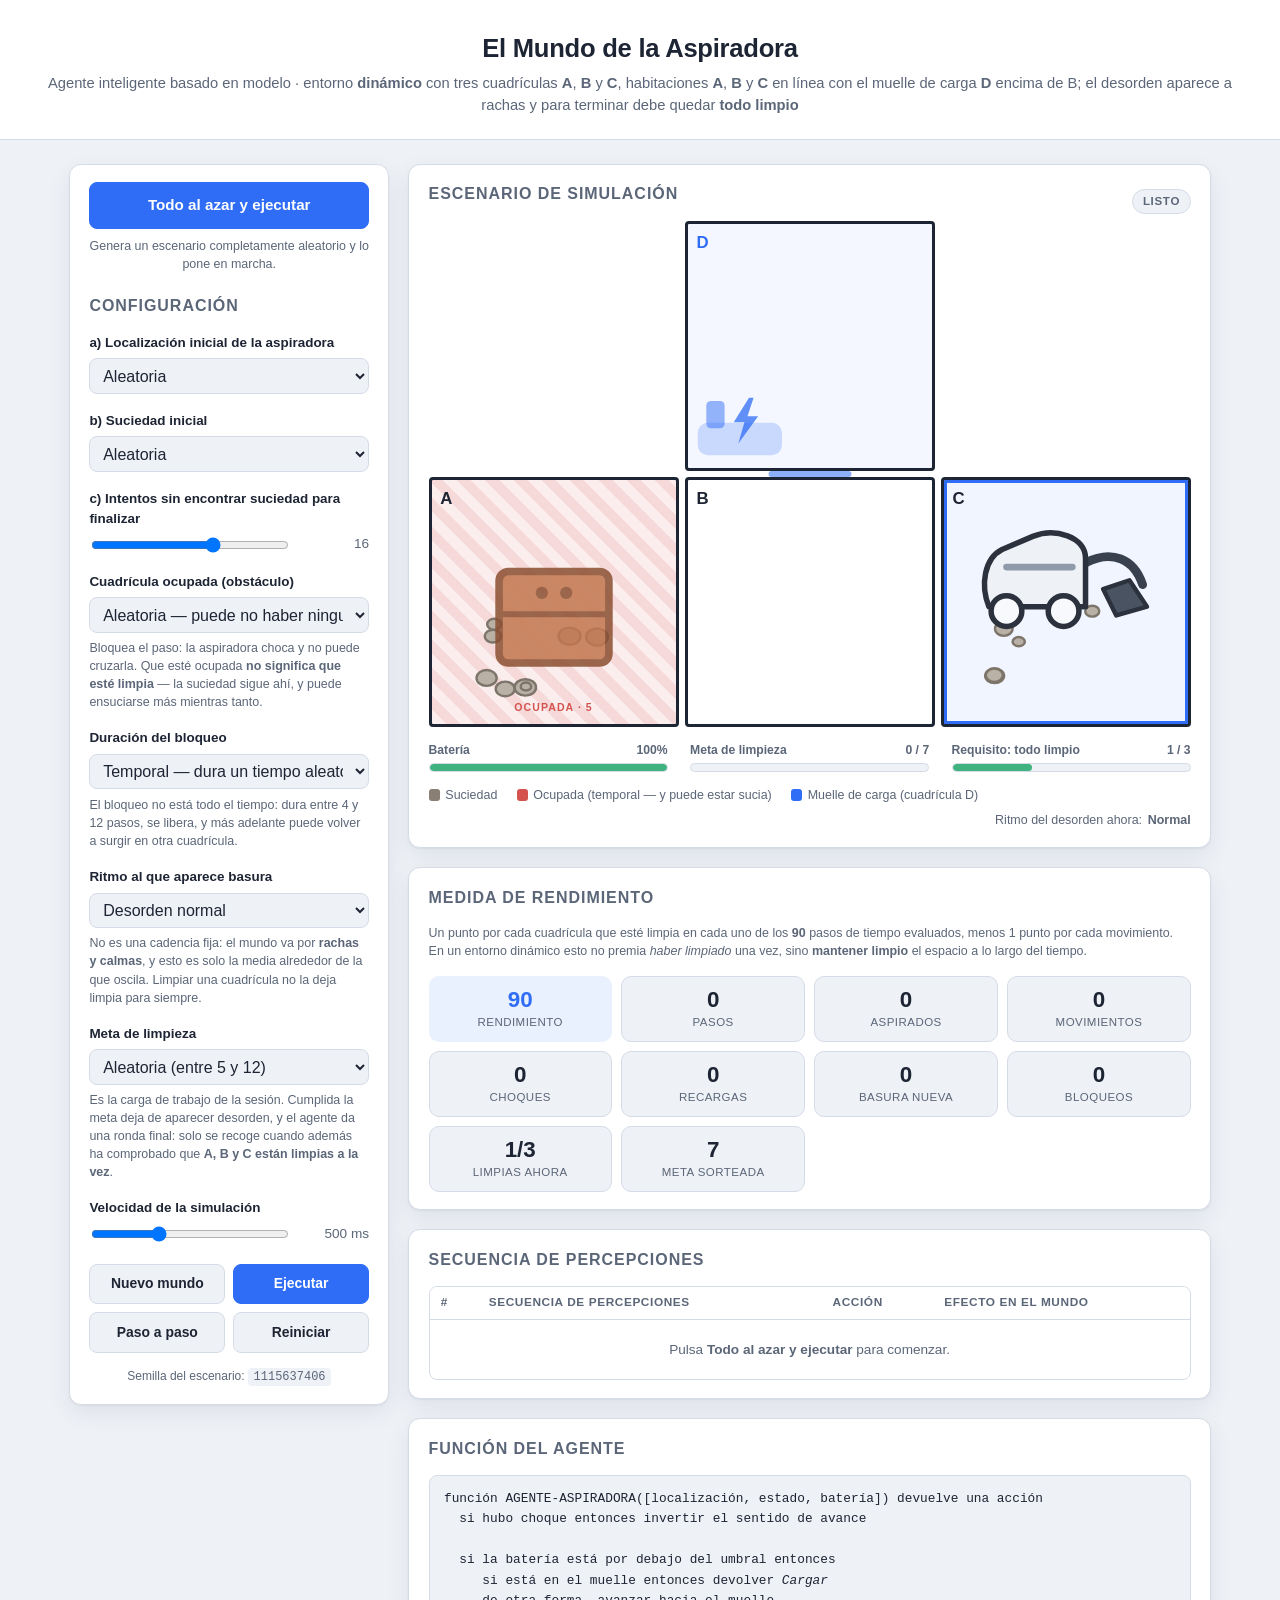
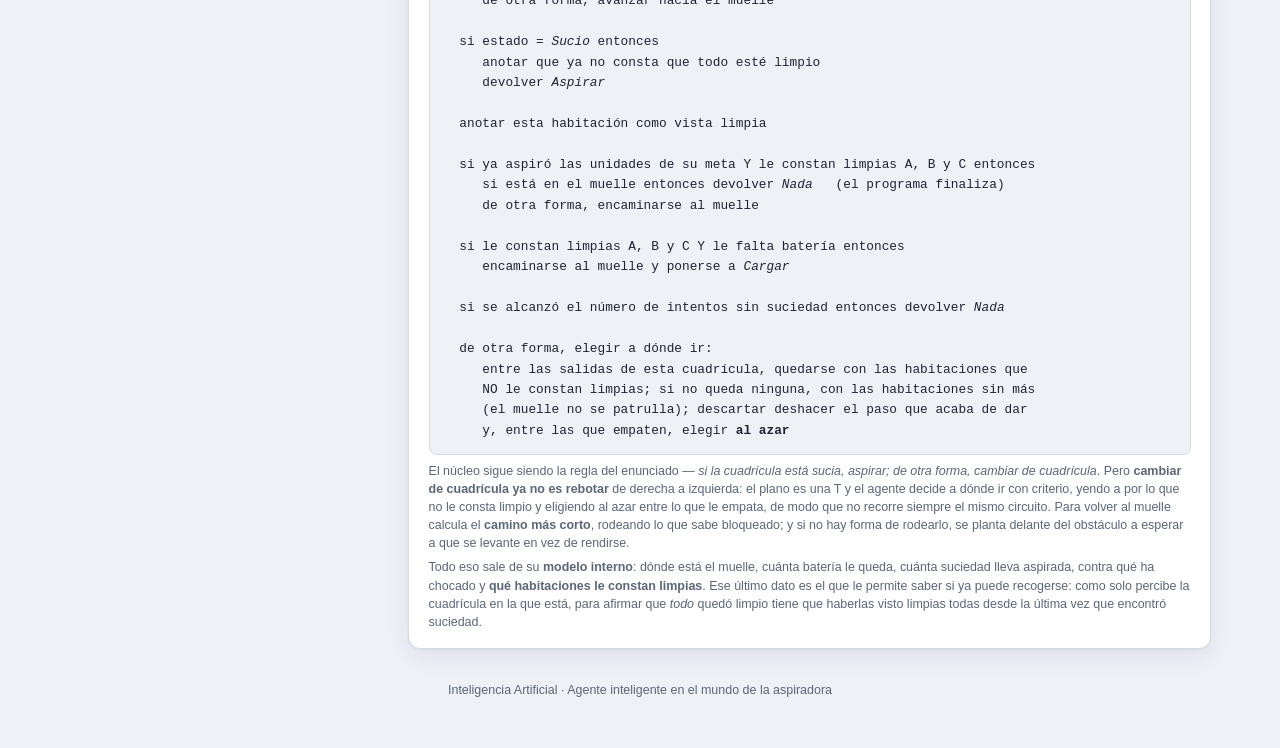
==== mundoaspiradoraproyecto/index.html @ 962a9677 "Commit upgrade M.A" ====
<!DOCTYPE html>
<html lang="es">
<head>
<meta charset="utf-8">
<meta name="viewport" content="width=device-width, initial-scale=1">
<title>El Mundo de la Aspiradora — Agente Inteligente</title>
<link rel="stylesheet" href="css/estilos.css">
</head>
<body>

<header class="cabecera">
  <h1>El Mundo de la Aspiradora</h1>
  <p>Agente inteligente basado en modelo &middot; entorno <b>din&aacute;mico</b> con tres cuadr&iacute;culas <b>A</b>, <b>B</b> y <b>C</b>, habitaciones <b>A</b>, <b>B</b> y <b>C</b> en l&iacute;nea con el muelle de carga <b>D</b> encima de B; el desorden aparece a rachas y para terminar debe quedar <b>todo limpio</b></p>
</header>

<main class="disposicion">

  <!-- ------------------------------------------------------------- -->
  <!-- Panel de configuracion                                         -->
  <!-- ------------------------------------------------------------- -->
  <section class="panel" aria-label="Configuraci&oacute;n">

    <button id="btnAzar" class="principal grande" type="button">Todo al azar y ejecutar</button>
    <p class="ayuda centrado">Genera un escenario completamente aleatorio y lo pone en marcha.</p>

    <h2>Configuraci&oacute;n</h2>

    <div class="campo">
      <label for="inicio">a) Localizaci&oacute;n inicial de la aspiradora</label>
      <select id="inicio">
        <option value="aleatoria" selected>Aleatoria</option>
        <option value="A">Cuadr&iacute;cula A</option>
        <option value="B">Cuadr&iacute;cula B</option>
        <option value="C">Cuadr&iacute;cula C</option>
      </select>
    </div>

    <div class="campo">
      <label for="suciedad">b) Suciedad inicial</label>
      <select id="suciedad">
        <option value="aleatoria" selected>Aleatoria</option>
        <option value="todas">Las tres cuadr&iacute;culas</option>
        <option value="dos">Dos cuadr&iacute;culas</option>
        <option value="una">Una sola cuadr&iacute;cula</option>
        <option value="ninguna">Ninguna</option>
      </select>
    </div>

    <div class="campo">
      <label for="intentos">c) Intentos sin encontrar suciedad para finalizar</label>
      <div class="fila-rango">
        <input type="range" id="intentos" min="1" max="25" value="16">
        <output id="intentosValor">16</output>
      </div>
    </div>

    <div class="campo">
      <label for="obstaculo">Cuadr&iacute;cula ocupada (obst&aacute;culo)</label>
      <select id="obstaculo">
        <option value="aleatorio" selected>Aleatoria &mdash; puede no haber ninguna</option>
        <option value="aleatorio-siempre">Aleatoria &mdash; siempre hay una</option>
        <option value="ninguno">Ninguna</option>
        <option value="A">Fija en A</option>
        <option value="B">Fija en B</option>
        <option value="C">Fija en C</option>
      </select>
      <p class="ayuda">Bloquea el paso: la aspiradora choca y no puede cruzarla. Que est&eacute; ocupada <b>no significa que est&eacute; limpia</b> &mdash; la suciedad sigue ah&iacute;, y puede ensuciarse m&aacute;s mientras tanto.</p>
    </div>

    <div class="campo">
      <label for="duracionBloqueo">Duraci&oacute;n del bloqueo</label>
      <select id="duracionBloqueo">
        <option value="temporal" selected>Temporal &mdash; dura un tiempo aleatorio</option>
        <option value="permanente">Permanente &mdash; no se levanta nunca</option>
      </select>
      <p class="ayuda">El bloqueo no est&aacute; todo el tiempo: dura entre 4 y 12 pasos, se libera, y m&aacute;s adelante puede volver a surgir en otra cuadr&iacute;cula.</p>
    </div>

    <div class="campo">
      <label for="ritmo">Ritmo al que aparece basura</label>
      <select id="ritmo">
        <option value="baja">Poco desorden</option>
        <option value="media" selected>Desorden normal</option>
        <option value="alta">Mucho desorden</option>
        <option value="nunca">Ninguno &mdash; entorno est&aacute;tico</option>
      </select>
      <p class="ayuda">No es una cadencia fija: el mundo va por <b>rachas y calmas</b>, y esto es solo la media alrededor de la que oscila. Limpiar una cuadr&iacute;cula no la deja limpia para siempre.</p>
    </div>

    <div class="campo">
      <label for="meta">Meta de limpieza</label>
      <select id="meta">
        <option value="aleatoria" selected>Aleatoria (entre 5 y 12)</option>
        <option value="4">4 unidades</option>
        <option value="6">6 unidades</option>
        <option value="8">8 unidades</option>
        <option value="12">12 unidades</option>
      </select>
      <p class="ayuda">Es la carga de trabajo de la sesi&oacute;n. Cumplida la meta deja de aparecer desorden, y el agente da una ronda final: solo se recoge cuando adem&aacute;s ha comprobado que <b>A, B y C est&aacute;n limpias a la vez</b>.</p>
    </div>

    <div class="campo">
      <label for="velocidad">Velocidad de la simulaci&oacute;n</label>
      <div class="fila-rango">
        <input type="range" id="velocidad" min="60" max="1400" step="20" value="500">
        <output id="velocidadValor">500 ms</output>
      </div>
    </div>

    <div class="botones">
      <button id="btnNuevo" class="secundario" type="button">Nuevo mundo</button>
      <button id="btnIniciar" class="principal" type="button">Ejecutar</button>
      <button id="btnPaso" class="secundario" type="button">Paso a paso</button>
      <button id="btnReiniciar" class="secundario" type="button">Reiniciar</button>
    </div>

    <p class="semilla">Semilla del escenario: <code id="semilla">—</code></p>
  </section>

  <!-- ------------------------------------------------------------- -->
  <!-- Escenario y resultados                                         -->
  <!-- ------------------------------------------------------------- -->
  <section class="escenario">

    <div class="tarjeta">
      <div class="cabecera-tarjeta">
        <h2>Escenario de simulaci&oacute;n</h2>
        <span class="etiqueta-estado" id="etiquetaEstado">Listo</span>
      </div>

      <div class="mundo" id="mundo"><!-- generado por js/ui.js --></div>

      <div class="barras">
        <div class="barra-bloque">
          <div class="barra-titulo">
            <span>Bater&iacute;a</span>
            <span id="bateriaTexto">100%</span>
          </div>
          <div class="barra"><div class="relleno bateria" id="bateriaBarra"></div></div>
        </div>
        <div class="barra-bloque">
          <div class="barra-titulo">
            <span>Meta de limpieza</span>
            <span id="metaTexto">0 / 0</span>
          </div>
          <div class="barra"><div class="relleno meta" id="metaBarra"></div></div>
        </div>
        <div class="barra-bloque">
          <div class="barra-titulo">
            <span>Requisito: todo limpio</span>
            <span id="limpiasTexto">0 / 3</span>
          </div>
          <div class="barra"><div class="relleno limpias" id="limpiasBarra"></div></div>
        </div>
      </div>

      <div class="leyenda">
        <span><i class="punto sucio"></i> Suciedad</span>
        <span><i class="punto ocupado"></i> Ocupada (temporal &mdash; y puede estar sucia)</span>
        <span><i class="punto muelle"></i> Muelle de carga (cuadr&iacute;cula D)</span>
        <span class="ritmo-actual">Ritmo del desorden ahora: <b id="ritmoActual">normal</b></span>
      </div>
    </div>

    <div class="tarjeta" id="tarjetaResultado" hidden>
      <h2 id="tituloResultado">—</h2>
      <p id="detalleResultado">—</p>
    </div>

    <div class="tarjeta">
      <h2>Medida de rendimiento</h2>
      <p class="ayuda formula">
        Un punto por cada cuadr&iacute;cula que est&eacute; limpia en cada uno de los
        <b id="horizonteTexto">60</b> pasos de tiempo evaluados, menos 1 punto por cada movimiento.
        En un entorno din&aacute;mico esto no premia <i>haber limpiado</i> una vez, sino
        <b>mantener limpio</b> el espacio a lo largo del tiempo.
      </p>
      <div class="marcadores">
        <div class="marcador destacado">
          <span class="valor" id="mRendimiento">0</span>
          <span class="nombre">Rendimiento</span>
        </div>
        <div class="marcador">
          <span class="valor" id="mPasos">0</span>
          <span class="nombre">Pasos</span>
        </div>
        <div class="marcador">
          <span class="valor" id="mAspirados">0</span>
          <span class="nombre">Aspirados</span>
        </div>
        <div class="marcador">
          <span class="valor" id="mMovimientos">0</span>
          <span class="nombre">Movimientos</span>
        </div>
        <div class="marcador">
          <span class="valor" id="mChoques">0</span>
          <span class="nombre">Choques</span>
        </div>
        <div class="marcador">
          <span class="valor" id="mRecargas">0</span>
          <span class="nombre">Recargas</span>
        </div>
        <div class="marcador">
          <span class="valor" id="mBasura">0</span>
          <span class="nombre">Basura nueva</span>
        </div>
        <div class="marcador">
          <span class="valor" id="mBloqueos">0</span>
          <span class="nombre">Bloqueos</span>
        </div>
        <div class="marcador">
          <span class="valor" id="mLimpias">0/3</span>
          <span class="nombre">Limpias ahora</span>
        </div>
        <div class="marcador">
          <span class="valor" id="mMeta">0</span>
          <span class="nombre">Meta sorteada</span>
        </div>
      </div>
    </div>

    <div class="tarjeta">
      <h2>Secuencia de percepciones</h2>
      <div class="tabla-envoltura">
        <table class="tabla-percepciones">
          <thead>
            <tr>
              <th class="col-paso">#</th>
              <th>Secuencia de percepciones</th>
              <th>Acci&oacute;n</th>
              <th>Efecto en el mundo</th>
            </tr>
          </thead>
          <tbody id="cuerpoTabla">
            <tr class="vacia"><td colspan="4">Pulsa <b>Todo al azar y ejecutar</b> para comenzar.</td></tr>
          </tbody>
        </table>
      </div>
    </div>

    <div class="tarjeta">
      <h2>Funci&oacute;n del agente</h2>
      <pre class="codigo">funci&oacute;n AGENTE-ASPIRADORA([localizaci&oacute;n, estado, bater&iacute;a]) devuelve una acci&oacute;n
  si hubo choque entonces invertir el sentido de avance

  si la bater&iacute;a est&aacute; por debajo del umbral entonces
     si est&aacute; en el muelle entonces devolver <i>Cargar</i>
     de otra forma, avanzar hacia el muelle

  si estado = <i>Sucio</i> entonces
     anotar que ya no consta que todo est&eacute; limpio
     devolver <i>Aspirar</i>

  anotar esta habitaci&oacute;n como vista limpia

  si ya aspir&oacute; las unidades de su meta Y le constan limpias A, B y C entonces
     si est&aacute; en el muelle entonces devolver <i>Nada</i>   (el programa finaliza)
     de otra forma, encaminarse al muelle

  si le constan limpias A, B y C Y le falta bater&iacute;a entonces
     encaminarse al muelle y ponerse a <i>Cargar</i>

  si se alcanz&oacute; el n&uacute;mero de intentos sin suciedad entonces devolver <i>Nada</i>

  de otra forma, elegir a d&oacute;nde ir:
     entre las salidas de esta cuadr&iacute;cula, quedarse con las habitaciones que
     NO le constan limpias; si no queda ninguna, con las habitaciones sin m&aacute;s
     (el muelle no se patrulla); descartar deshacer el paso que acaba de dar
     y, entre las que empaten, elegir <b>al azar</b></pre>
      <p class="ayuda">
        El n&uacute;cleo sigue siendo la regla del enunciado &mdash; <i>si la cuadr&iacute;cula est&aacute; sucia, aspirar;
        de otra forma, cambiar de cuadr&iacute;cula</i>. Pero <b>cambiar de cuadr&iacute;cula ya no es rebotar</b> de
        derecha a izquierda: el plano es una T y el agente decide a d&oacute;nde ir con criterio, yendo a por lo
        que no le consta limpio y eligiendo al azar entre lo que le empata, de modo que no recorre siempre
        el mismo circuito. Para volver al muelle calcula el <b>camino m&aacute;s corto</b>, rodeando lo que sabe
        bloqueado; y si no hay forma de rodearlo, se planta delante del obst&aacute;culo a esperar a que se
        levante en vez de rendirse.
      </p>
      <p class="ayuda">
        Todo eso sale de su <b>modelo interno</b>: d&oacute;nde est&aacute; el muelle, cu&aacute;nta bater&iacute;a le queda, cu&aacute;nta
        suciedad lleva aspirada, contra qu&eacute; ha chocado y <b>qu&eacute; habitaciones le constan limpias</b>. Ese
        &uacute;ltimo dato es el que le permite saber si ya puede recogerse: como solo percibe la cuadr&iacute;cula en la
        que est&aacute;, para afirmar que <i>todo</i> qued&oacute; limpio tiene que haberlas visto limpias todas desde la
        &uacute;ltima vez que encontr&oacute; suciedad.
      </p>
    </div>

  </section>
</main>

<footer class="pie">
  Inteligencia Artificial &middot; Agente inteligente en el mundo de la aspiradora
</footer>

<script src="js/mundo.js"></script>
<script src="js/ui.js"></script>
</body>
</html>
---- mundoaspiradoraproyecto/css/estilos.css ----
/* estilos.css — Presentacion del simulador del mundo de la aspiradora */

:root {
  --fondo: #eef1f6;
  --superficie: #ffffff;
  --borde: #d6dce7;
  --texto: #1d2433;
  --texto-suave: #5b6678;
  --acento: #2f6df6;
  --acento-oscuro: #1b4fd0;
  --sucio: #8a7f74;
  --limpio: #3fb27f;
  --ocupado: #d5534f;
  --sombra: 0 1px 2px rgba(20, 30, 60, .06), 0 8px 24px rgba(20, 30, 60, .07);
  --radio: 12px;
}

@media (prefers-color-scheme: dark) {
  :root {
    --fondo: #12161f;
    --superficie: #1a202c;
    --borde: #2c3444;
    --texto: #e8ecf4;
    --texto-suave: #9aa5b8;
    --acento: #5b8dff;
    --acento-oscuro: #3f74f0;
    --sucio: #9d9186;
    --sombra: 0 1px 2px rgba(0, 0, 0, .3), 0 8px 24px rgba(0, 0, 0, .35);
  }
}

* { box-sizing: border-box; }

body {
  margin: 0;
  padding: 0 0 3rem;
  background: var(--fondo);
  color: var(--texto);
  font-family: "Segoe UI", Roboto, "Helvetica Neue", Arial, sans-serif;
  line-height: 1.5;
}

/* --------------------------------------------------------------- */
/* Cabecera y estructura                                            */
/* --------------------------------------------------------------- */

.cabecera {
  padding: 1.8rem 1.5rem 1.4rem;
  text-align: center;
  border-bottom: 1px solid var(--borde);
  background: var(--superficie);
}

.cabecera h1 {
  margin: 0 0 .3rem;
  font-size: 1.6rem;
  letter-spacing: -.01em;
}

.cabecera p {
  margin: 0;
  color: var(--texto-suave);
  font-size: .92rem;
}

.disposicion {
  max-width: 1180px;
  margin: 1.5rem auto 0;
  padding: 0 1.2rem;
  display: grid;
  grid-template-columns: 320px minmax(0, 1fr);
  gap: 1.2rem;
  align-items: start;
}

@media (max-width: 900px) {
  .disposicion { grid-template-columns: 1fr; }
}

.panel,
.tarjeta {
  background: var(--superficie);
  border: 1px solid var(--borde);
  border-radius: var(--radio);
  box-shadow: var(--sombra);
  padding: 1.1rem 1.2rem;
}

.panel { position: sticky; top: 1rem; }

@media (max-width: 900px) {
  .panel { position: static; }
}

.escenario { display: grid; gap: 1.2rem; min-width: 0; }

.panel h2,
.tarjeta h2 {
  margin: 0 0 .9rem;
  font-size: 1rem;
  text-transform: uppercase;
  letter-spacing: .06em;
  color: var(--texto-suave);
}

.cabecera-tarjeta {
  display: flex;
  align-items: center;
  justify-content: space-between;
  gap: 1rem;
}

.cabecera-tarjeta h2 { margin-bottom: .9rem; }

/* --------------------------------------------------------------- */
/* Controles                                                        */
/* --------------------------------------------------------------- */

.campo { margin-bottom: 1.05rem; }

.campo > label {
  display: block;
  font-size: .84rem;
  font-weight: 600;
  margin-bottom: .35rem;
}

select,
input[type="range"] {
  width: 100%;
  font: inherit;
}

select {
  padding: .45rem .55rem;
  border-radius: 8px;
  border: 1px solid var(--borde);
  background: var(--fondo);
  color: var(--texto);
}

.casillas {
  display: flex;
  flex-wrap: wrap;
  gap: .35rem .9rem;
  margin-top: .5rem;
}

.casillas label {
  font-size: .84rem;
  color: var(--texto-suave);
  display: inline-flex;
  align-items: center;
  gap: .3rem;
  cursor: pointer;
}

.fila-rango {
  display: flex;
  align-items: center;
  gap: .7rem;
}

.fila-rango output {
  min-width: 4.2rem;
  text-align: right;
  font-variant-numeric: tabular-nums;
  font-size: .85rem;
  color: var(--texto-suave);
}

.ayuda {
  margin: .4rem 0 0;
  font-size: .78rem;
  line-height: 1.45;
  color: var(--texto-suave);
}

.botones {
  display: grid;
  grid-template-columns: 1fr 1fr;
  gap: .5rem;
  margin-top: 1.2rem;
}

button {
  font: inherit;
  font-weight: 600;
  font-size: .87rem;
  padding: .55rem .6rem;
  border-radius: 8px;
  border: 1px solid var(--borde);
  background: var(--fondo);
  color: var(--texto);
  cursor: pointer;
  transition: background .15s, border-color .15s, transform .05s;
}

button:hover:not(:disabled) { border-color: var(--acento); }
button:active:not(:disabled) { transform: translateY(1px); }

button.principal {
  background: var(--acento);
  border-color: var(--acento);
  color: #fff;
}

button.principal:hover:not(:disabled) { background: var(--acento-oscuro); }

button:disabled { opacity: .45; cursor: not-allowed; }

button.grande {
  width: 100%;
  padding: .7rem;
  font-size: .95rem;
  margin-bottom: .1rem;
}

.ayuda.centrado { text-align: center; margin-bottom: 1.3rem; }

.semilla {
  margin: .9rem 0 0;
  font-size: .75rem;
  color: var(--texto-suave);
  text-align: center;
}

.semilla code {
  background: var(--fondo);
  padding: .1rem .35rem;
  border-radius: 4px;
}

/* --------------------------------------------------------------- */
/* El mundo                                                         */
/* --------------------------------------------------------------- */

/*
 * El plano es una T: A, B y C en la fila de abajo y D encima de B. Cada
 * cuadricula se coloca en su celda de la rejilla desde js/ui.js.
 */
.mundo {
  display: grid;
  grid-template-columns: repeat(3, 1fr);
  grid-template-rows: repeat(2, auto);
  gap: 6px;
  background: transparent;
}

.celda {
  position: relative;
  aspect-ratio: 1 / 1;
  border: 3px solid var(--texto);
  border-radius: 4px;
  background: var(--superficie);
  display: flex;
  align-items: center;
  justify-content: center;
  transition: background .25s;
}

/* El paso entre D y B, dibujado como un hueco en la pared que las separa. */
.celda.muelle-aparte::before {
  content: "";
  position: absolute;
  left: 50%;
  bottom: -9px;
  width: 34%;
  height: 6px;
  transform: translateX(-50%);
  background: var(--acento);
  opacity: .55;
  border-radius: 3px;
}

.celda .nombre {
  position: absolute;
  top: .4rem;
  left: .55rem;
  font-weight: 700;
  font-size: 1.05rem;
  color: var(--texto);
}

.celda.ocupada {
  background: repeating-linear-gradient(
    45deg,
    rgba(213, 83, 79, .10) 0 10px,
    rgba(213, 83, 79, .22) 10px 20px
  );
}

.celda .aviso-ocupada {
  position: absolute;
  bottom: .5rem;
  left: 50%;
  transform: translateX(-50%);
  font-size: .66rem;
  font-weight: 700;
  letter-spacing: .1em;
  color: var(--ocupado);
  white-space: nowrap;
}

.celda.activa {
  background: rgba(47, 109, 246, .07);
  box-shadow: inset 0 0 0 3px var(--acento);
}

.celda.choque { animation: sacudir .3s; }

@keyframes sacudir {
  0%, 100% { transform: translateX(0); }
  25%      { transform: translateX(-5px); }
  75%      { transform: translateX(5px); }
}

.lienzo {
  position: absolute;
  inset: 0;
  width: 100%;
  height: 100%;
}

.aspiradora {
  transition: opacity .2s;
}

.aspiradora.aspirando .cuerpo-aspiradora {
  animation: vibrar .22s linear infinite;
}

@keyframes vibrar {
  0%, 100% { transform: translate(0, 0); }
  50%      { transform: translate(0, -2px); }
}

.mota { transition: opacity .35s; }

/* La basura que acaba de aparecer entra con una pequeña animacion. */
.mota.nueva { animation: brotar .45s ease-out; transform-origin: center; }

@keyframes brotar {
  0%   { opacity: 0; transform: scale(.2) translateY(-6px); }
  60%  { opacity: 1; transform: scale(1.25); }
  100% { opacity: 1; transform: scale(1); }
}

.muelle .rayo { opacity: .75; }
.muelle.cargando .rayo { animation: latir .7s ease-in-out infinite; }

@keyframes latir {
  0%, 100% { opacity: .35; }
  50%      { opacity: 1; }
}

.leyenda {
  display: flex;
  flex-wrap: wrap;
  gap: .4rem 1.2rem;
  margin-top: .85rem;
  font-size: .78rem;
  color: var(--texto-suave);
}

.leyenda span { display: inline-flex; align-items: center; gap: .35rem; }

.punto {
  width: .7rem;
  height: .7rem;
  border-radius: 3px;
  display: inline-block;
}

.punto.sucio   { background: var(--sucio); }
.punto.limpio  { background: var(--limpio); }
.punto.ocupado { background: var(--ocupado); }
.punto.muelle  { background: var(--acento); }

.ritmo-actual { margin-left: auto; }
.ritmo-actual b { text-transform: capitalize; }
.ritmo-actual b.racha { color: var(--ocupado); }
.ritmo-actual b.calma { color: var(--limpio); }

/* La cuadricula D del muelle no es una habitacion: se distingue del resto. */
.celda.muelle-aparte { background: rgba(47, 109, 246, .05); }
.celda.muelle-aparte .nombre { color: var(--acento); }

.etiqueta-estado {
  font-size: .72rem;
  font-weight: 700;
  letter-spacing: .06em;
  text-transform: uppercase;
  padding: .2rem .6rem;
  border-radius: 999px;
  background: var(--fondo);
  border: 1px solid var(--borde);
  color: var(--texto-suave);
  white-space: nowrap;
}

.etiqueta-estado.corriendo { background: rgba(47, 109, 246, .12); color: var(--acento); border-color: transparent; }
.etiqueta-estado.exito     { background: rgba(63, 178, 127, .15); color: var(--limpio); border-color: transparent; }
.etiqueta-estado.fallo     { background: rgba(213, 83, 79, .15);  color: var(--ocupado); border-color: transparent; }

/* --------------------------------------------------------------- */
/* Barras de bateria y meta                                         */
/* --------------------------------------------------------------- */

.barras {
  display: grid;
  grid-template-columns: repeat(auto-fit, minmax(220px, 1fr));
  gap: .8rem 1.4rem;
  margin-top: .9rem;
}

.barra-titulo {
  display: flex;
  justify-content: space-between;
  font-size: .76rem;
  font-weight: 600;
  color: var(--texto-suave);
  margin-bottom: .25rem;
}

.barra {
  height: .55rem;
  border-radius: 999px;
  background: var(--fondo);
  border: 1px solid var(--borde);
  overflow: hidden;
}

.relleno {
  height: 100%;
  width: 0;
  border-radius: 999px;
  transition: width .3s ease, background .3s;
}

.relleno.bateria { background: var(--limpio); }
.relleno.bateria.baja { background: var(--ocupado); }
.relleno.meta { background: var(--acento); }
.relleno.limpias { background: var(--limpio); }

/* --------------------------------------------------------------- */
/* Resultado y marcadores                                           */
/* --------------------------------------------------------------- */

#tarjetaResultado { border-left: 4px solid var(--limpio); }
#tarjetaResultado.fallo { border-left-color: var(--ocupado); }

#tarjetaResultado h2 {
  text-transform: none;
  letter-spacing: 0;
  font-size: 1.05rem;
  color: var(--texto);
  margin-bottom: .3rem;
}

#detalleResultado { margin: 0; font-size: .88rem; color: var(--texto-suave); }

.formula { margin-bottom: 1rem; }

.marcadores {
  display: grid;
  grid-template-columns: repeat(4, minmax(0, 1fr));
  gap: .6rem;
}

@media (max-width: 620px) {
  .marcadores { grid-template-columns: repeat(2, minmax(0, 1fr)); }
}

.marcador {
  background: var(--fondo);
  border: 1px solid var(--borde);
  border-radius: 10px;
  padding: .6rem .4rem;
  text-align: center;
}

.marcador.destacado {
  background: rgba(47, 109, 246, .10);
  border-color: transparent;
}

.marcador .valor {
  display: block;
  font-size: 1.4rem;
  font-weight: 700;
  font-variant-numeric: tabular-nums;
  line-height: 1.2;
}

.marcador.destacado .valor { color: var(--acento); }

.marcador .nombre {
  display: block;
  font-size: .72rem;
  color: var(--texto-suave);
  text-transform: uppercase;
  letter-spacing: .04em;
}

/* --------------------------------------------------------------- */
/* Tabla de percepciones                                            */
/* --------------------------------------------------------------- */

.tabla-envoltura {
  max-height: 340px;
  overflow: auto;
  border: 1px solid var(--borde);
  border-radius: 8px;
}

.tabla-percepciones {
  width: 100%;
  border-collapse: collapse;
  font-size: .85rem;
}

.tabla-percepciones th,
.tabla-percepciones td {
  padding: .45rem .7rem;
  text-align: left;
  border-bottom: 1px solid var(--borde);
}

.tabla-percepciones thead th {
  position: sticky;
  top: 0;
  background: var(--superficie);
  font-size: .74rem;
  text-transform: uppercase;
  letter-spacing: .05em;
  color: var(--texto-suave);
  z-index: 1;
}

.tabla-percepciones tbody tr:last-child td { border-bottom: none; }
.tabla-percepciones tbody tr.reciente { background: rgba(47, 109, 246, .08); }
.tabla-percepciones tbody tr.vacia td { text-align: center; color: var(--texto-suave); padding: 1.2rem; }

.col-paso { width: 3rem; }

.tabla-percepciones .percepcion { font-family: "Cascadia Mono", Consolas, monospace; }

.accion {
  font-weight: 600;
  padding: .1rem .45rem;
  border-radius: 5px;
  font-size: .8rem;
  white-space: nowrap;
}

.accion.Aspirar    { background: rgba(63, 178, 127, .16); color: var(--limpio); }
.accion.Izquierda,
.accion.Derecha,
.accion.Arriba,
.accion.Abajo      { background: rgba(47, 109, 246, .14); color: var(--acento); }
.accion.Cargar     { background: rgba(47, 109, 246, .14); color: var(--acento); }
.accion.Nada       { background: rgba(120, 130, 150, .18); color: var(--texto-suave); }

.nota { color: var(--texto-suave); font-size: .8rem; }
.nota.choque { color: var(--ocupado); }
.nota.aparece { color: var(--sucio); font-weight: 600; }
.nota.bloqueo { color: var(--ocupado); font-weight: 600; }

.codigo {
  margin: 0;
  padding: .8rem .9rem;
  background: var(--fondo);
  border: 1px solid var(--borde);
  border-radius: 8px;
  font-family: "Cascadia Mono", Consolas, monospace;
  font-size: .8rem;
  line-height: 1.6;
  overflow-x: auto;
  white-space: pre;
}

.pie {
  margin-top: 2rem;
  text-align: center;
  font-size: .78rem;
  color: var(--texto-suave);
}
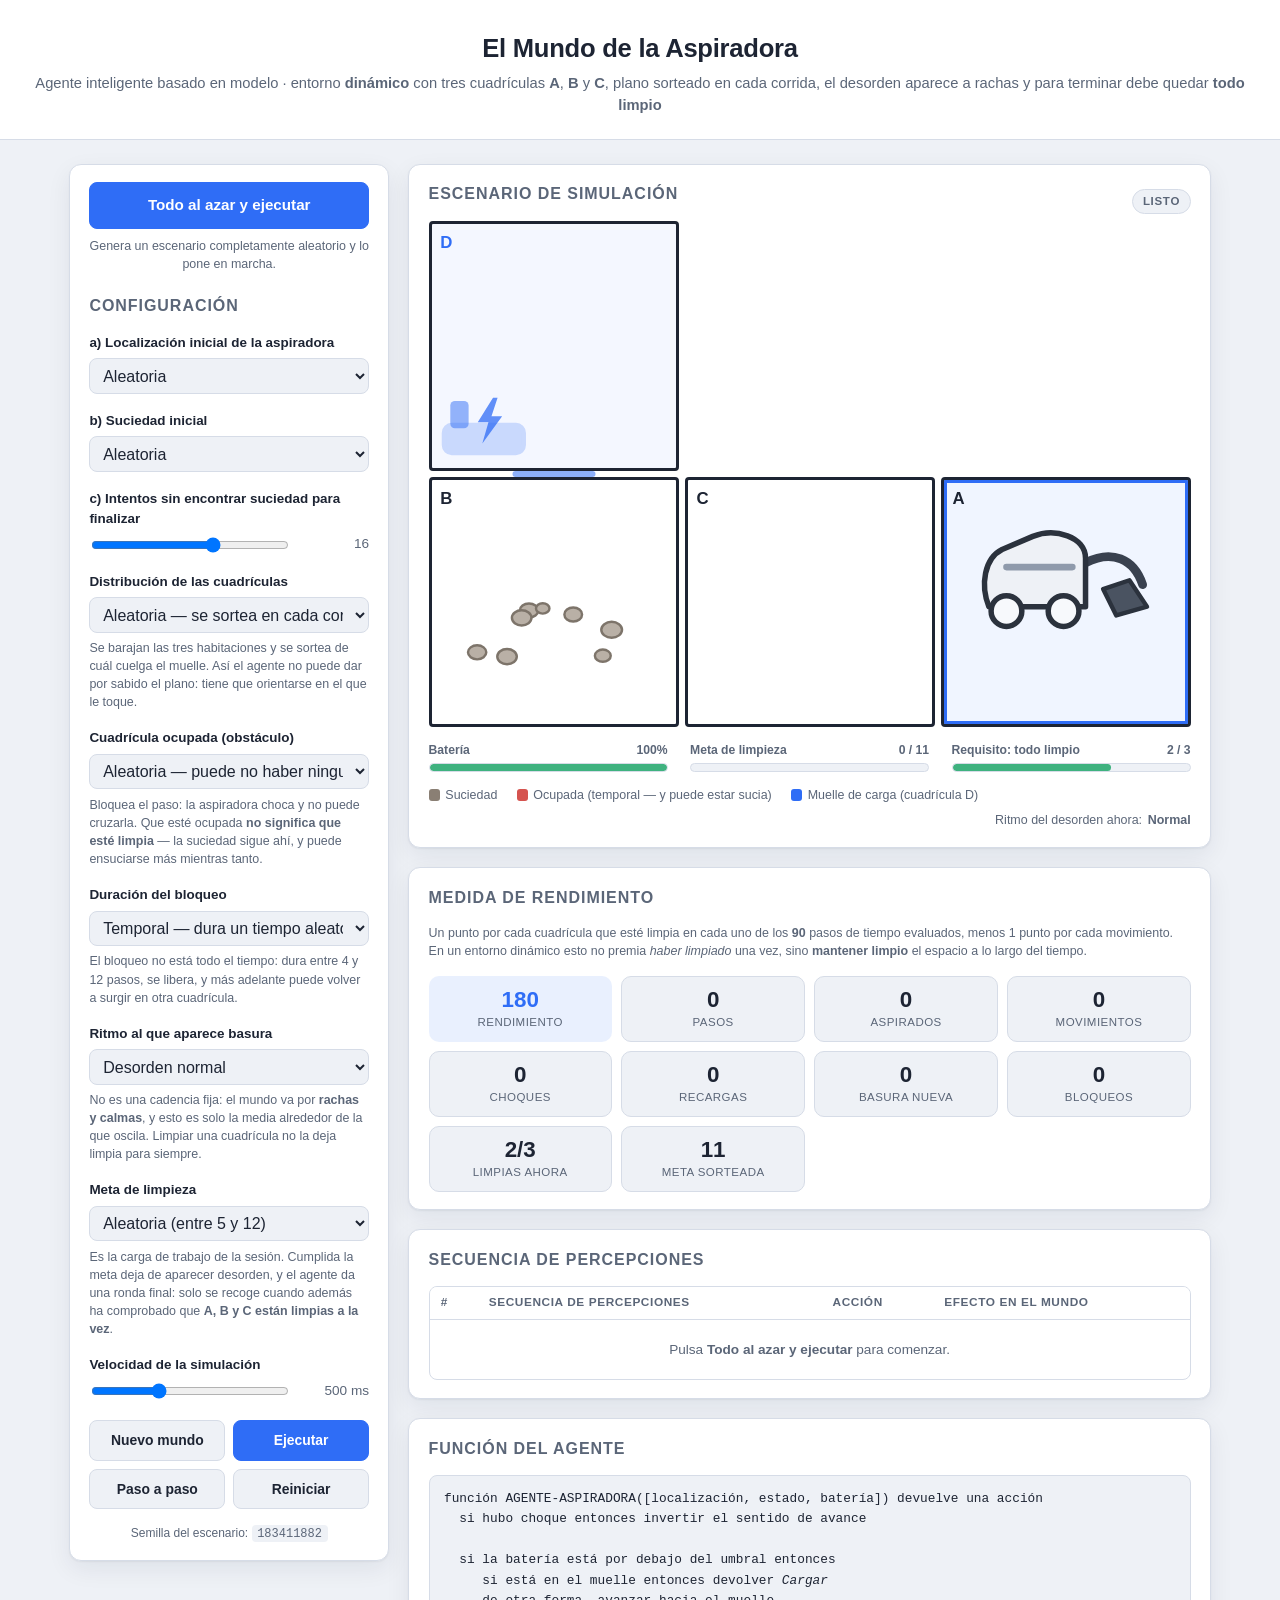
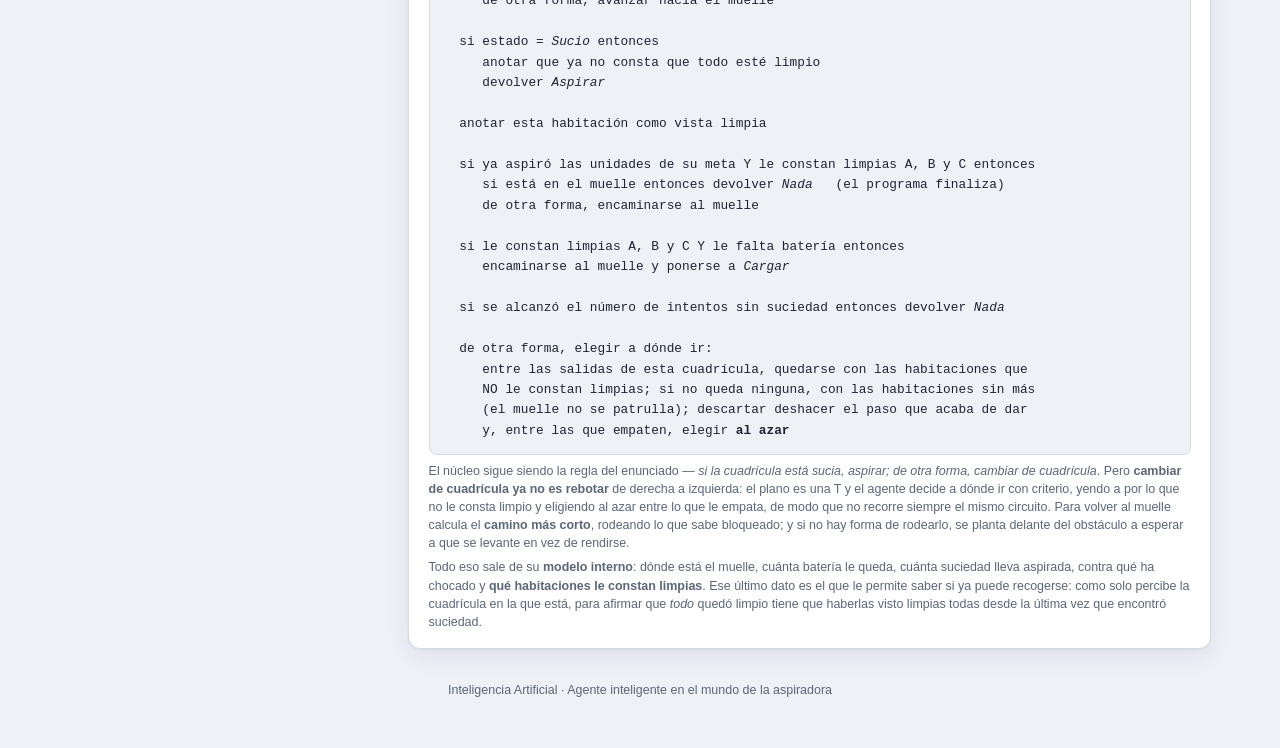
==== commit 12c9ae1d: "Upgrade2" ====
--- a/mundoaspiradoraproyecto/index.html
+++ b/mundoaspiradoraproyecto/index.html
@@ -10,7 +10,7 @@
 
 <header class="cabecera">
   <h1>El Mundo de la Aspiradora</h1>
-  <p>Agente inteligente basado en modelo &middot; entorno <b>din&aacute;mico</b> con tres cuadr&iacute;culas <b>A</b>, <b>B</b> y <b>C</b>, habitaciones <b>A</b>, <b>B</b> y <b>C</b> en l&iacute;nea con el muelle de carga <b>D</b> encima de B; el desorden aparece a rachas y para terminar debe quedar <b>todo limpio</b></p>
+  <p>Agente inteligente basado en modelo &middot; entorno <b>din&aacute;mico</b> con tres cuadr&iacute;culas <b>A</b>, <b>B</b> y <b>C</b>, plano sorteado en cada corrida, el desorden aparece a rachas y para terminar debe quedar <b>todo limpio</b></p>
 </header>
 
 <main class="disposicion">
@@ -52,6 +52,15 @@
         <input type="range" id="intentos" min="1" max="25" value="16">
         <output id="intentosValor">16</output>
       </div>
+    </div>
+
+    <div class="campo">
+      <label for="plano">Distribuci&oacute;n de las cuadr&iacute;culas</label>
+      <select id="plano">
+        <option value="aleatorio" selected>Aleatoria &mdash; se sortea en cada corrida</option>
+        <option value="fijo">Fija &mdash; A, B, C con D encima de B</option>
+      </select>
+      <p class="ayuda">Se barajan las tres habitaciones y se sortea de cu&aacute;l cuelga el muelle. As&iacute; el agente no puede dar por sabido el plano: tiene que orientarse en el que le toque.</p>
     </div>
 
     <div class="campo">
